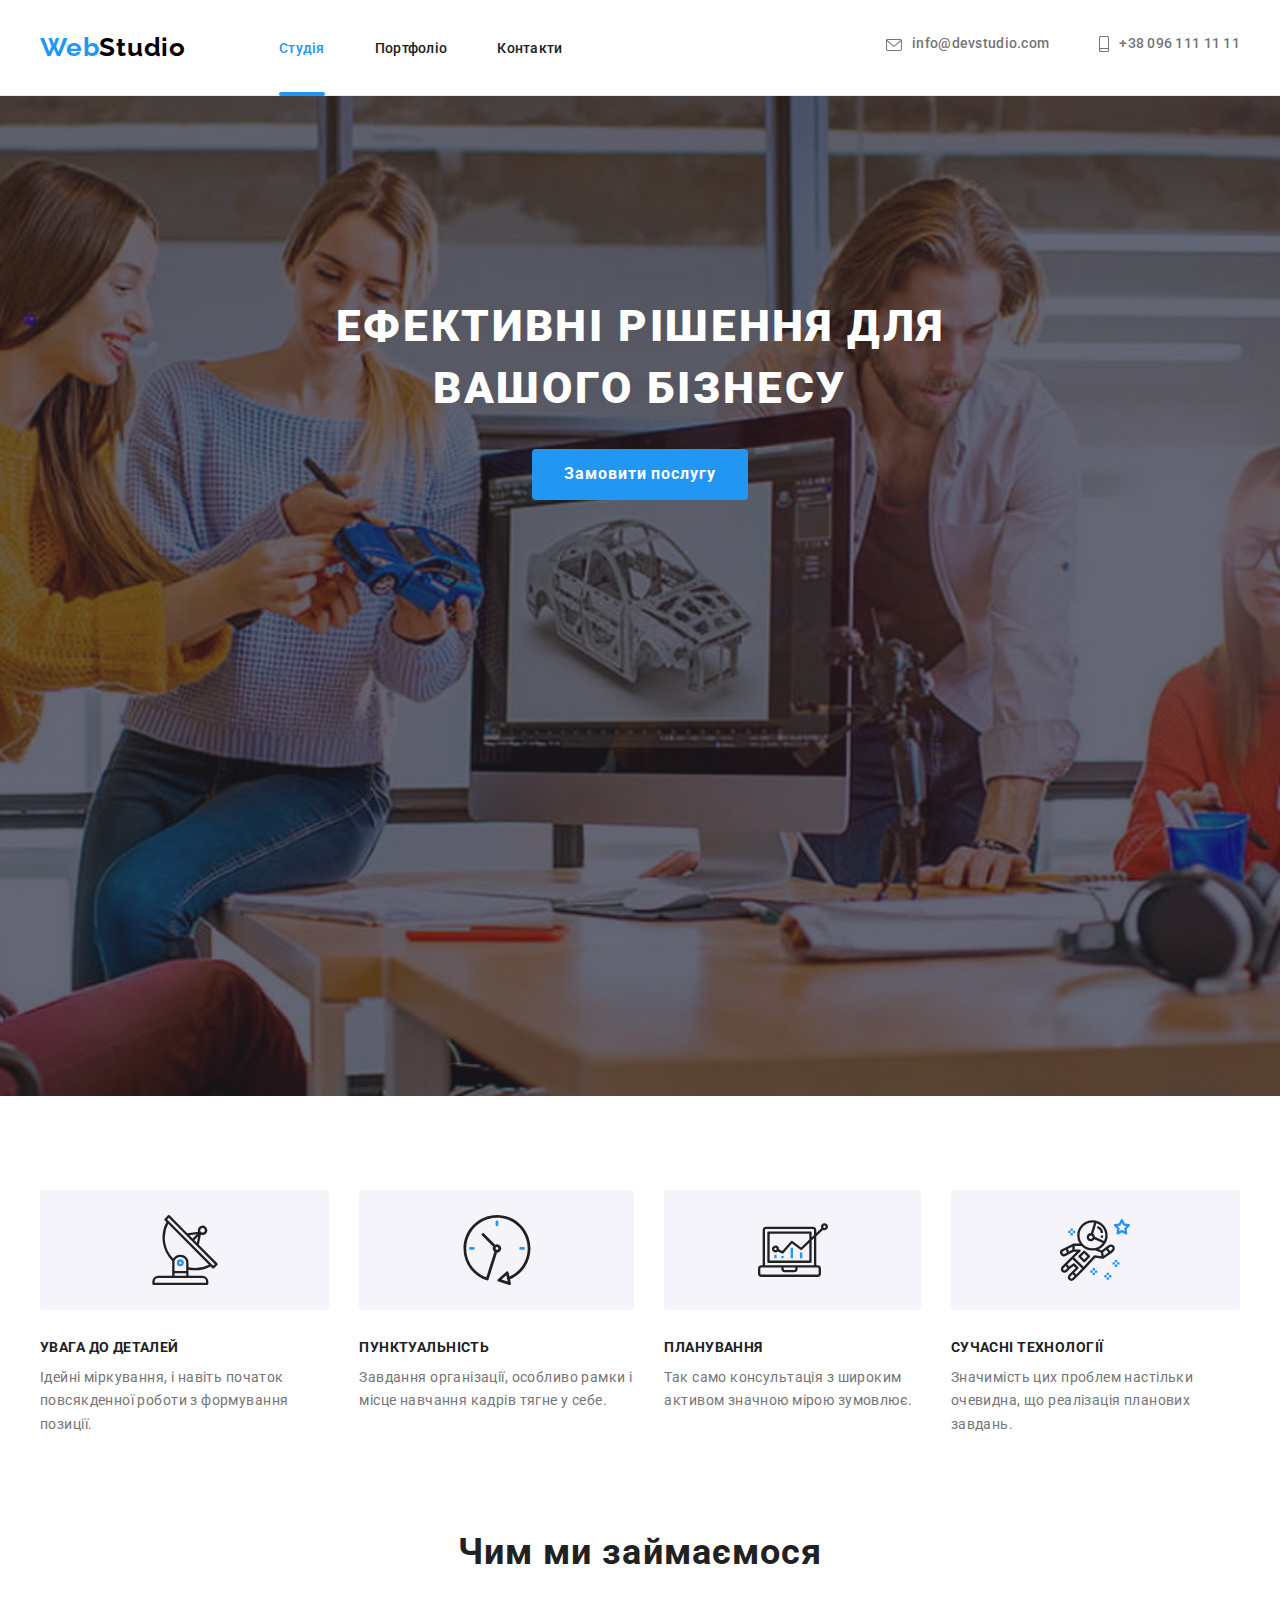
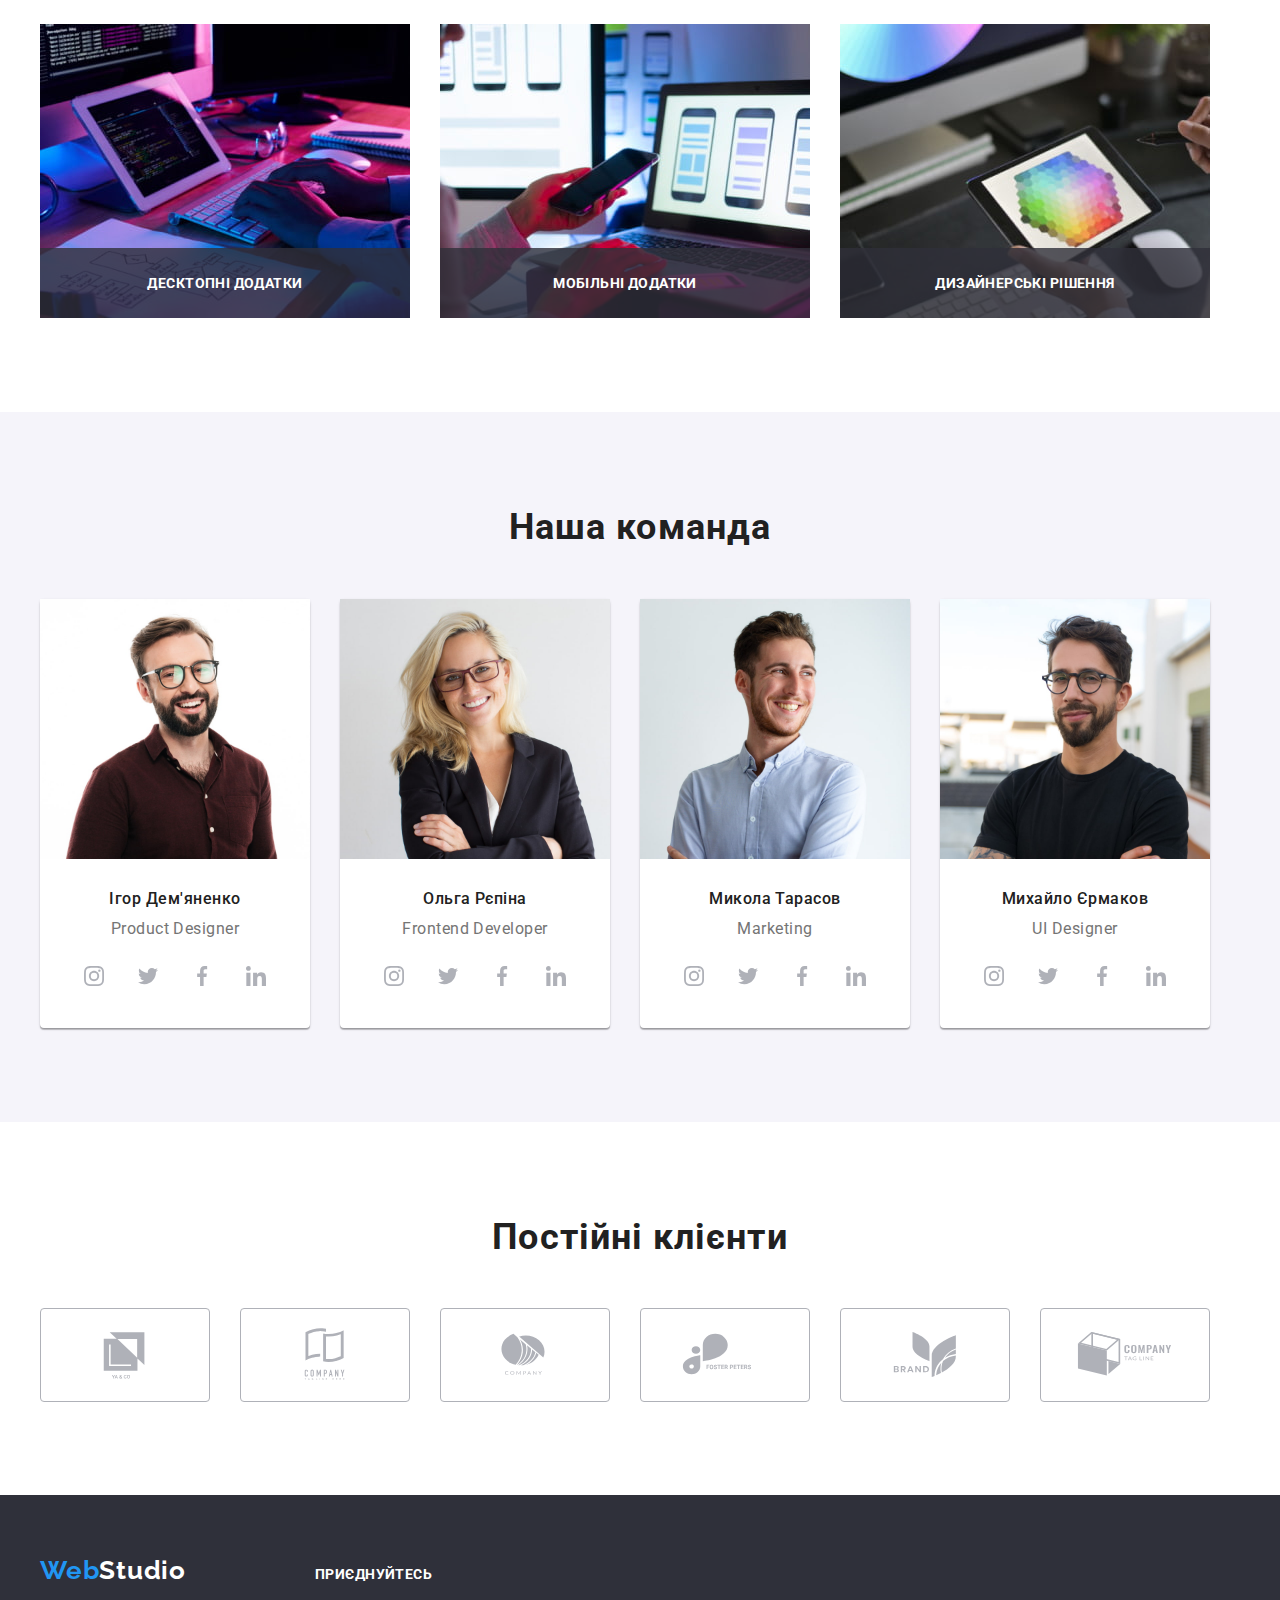
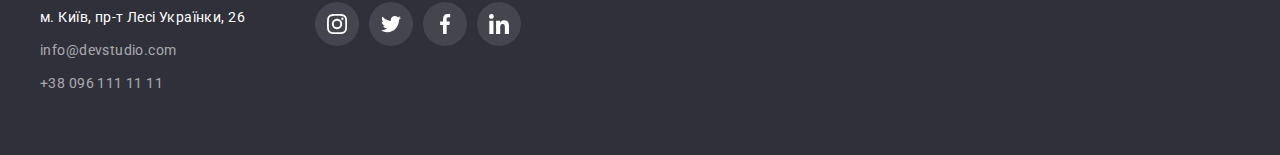
==== index.html @ 9b92a463 "Initial HW-6 repo" ====
<!DOCTYPE html>
<html lang="uk-UA">
  <head>
    <meta charset="UTF-8" />
    <meta http-equiv="X-UA-Compatible" content="IE=edge" />
    <meta name="viewport" content="width=device-width, initial-scale=1.0" />
    <title>goit-markup-hw-05</title>
    <link rel="preconnect" href="https://fonts.googleapis.com">
    <link rel="preconnect" href="https://fonts.gstatic.com" crossorigin>
    <link href="https://fonts.googleapis.com/css2?family=Raleway:wght@700&family=Roboto:wght@400;500;700;900&display=swap" rel="stylesheet">
    <link rel="stylesheet" href="https://cdnjs.cloudflare.com/ajax/libs/modern-normalize/1.1.0/modern-normalize.min.css" integrity="sha512-wpPYUAdjBVSE4KJnH1VR1HeZfpl1ub8YT/NKx4PuQ5NmX2tKuGu6U/JRp5y+Y8XG2tV+wKQpNHVUX03MfMFn9Q==" crossorigin="anonymous" referrerpolicy="no-referrer" />
    <link rel="stylesheet" href="./css/styles.css">
   
  </head>
  <body>
    <header class="page-header">
      <div class="container header">
        <nav class="nav">
          <a class="logo" href="./index.html" lang="en">Web<span class="logo-header">Studio</span></a>
          <ul class="nav-list list">
            <li>
              <a class="current" href="./index.html">Студія</a>
            </li>
            <li>
              <a href="./portfolio.html">Портфоліо</a>
            </li>
            <li>
              <a href="link">Контакти</a>
            </li>
          </ul>
        </nav>
        <ul class="contacts-list list">
          <li class="contact-item">
            <a class="contact-link" href="mailto:info@devstudio.com">
              <svg class="envelope-icon" width="16" height="12">
                <use href="./images/icons.svg#envelope-1"></use> 
              </svg>
              <p class="contact-mail">
                info@devstudio.com
              </p>
            </a>
          </li>
          <li class="contact-item">
            <a class="contact-link" href="tel:+380961111111">
              <svg class="smartphone-icon" width="10" height="16">
                <use href="./images/icons.svg#smartphone-1"></use> 
              </svg>
              <p>
                +38 096 111 11 11
              </p>
            </a>
          </li>
        </ul>
      </div>
    </header>
    <main>
      <!-- Hero Section -->
      <section class="section hero-section">
        <h1 class="hero-title">
          Ефективні рішення для<br>вашого бізнесу
        </h1>
        <button data-modal-open class="hero-button" type="button">
          Замовити послугу
        </button>
      </section>
      <!-- Features Section -->
      <section class="section feature-section">
        <div class="container feature-section">
          <h2 class="hidden-title"> <!-- FIXME: Delete this <h2> with CSS -->
            Особливості
          </h2>
          <ul class="feature-list">
            <li>
              <div class="feature-card">
                <svg class="feature-icon" width="70" height="70">
                  <use href="./images/icons.svg#antenna"></use>
                </svg>
              </div>
              <h3 class="titles feature-title">
                УВАГА ДО ДЕТАЛЕЙ 
              </h3>
              <p class="feature-text">
                Ідейні міркування, і навіть початок повсякденної роботи з формування позиції.
              </p>
            </li>
            <li>
              <div class="feature-card">
                <svg class="feature-icon" width="70" height="70">
                  <use href="./images/icons.svg#clock"></use>
                </svg>
              </div>
              <h3 class="titles feature-title">
                ПУНКТУАЛЬНІСТЬ
              </h3>
              <p class="feature-text">
                Завдання організації, особливо рамки і місце навчання кадрів тягне у себе.
              </p>
            </li>
            <li>
              <div class="feature-card">
                <svg class="feature-icon" width="70" height="70">
                  <use href="./images/icons.svg#diagram"></use>
                </svg>
              </div>
              <h3 class="titles feature-title">
                ПЛАНУВАННЯ
              </h3>
              <p class="feature-text">
                Так само консультація з широким активом значною мірою зумовлює.
              </p>
            </li>
            <li>
              <div class="feature-card">
                <svg class="feature-icon" width="70" height="70">
                  <use href="./images/icons.svg#astronaut"></use>
                </svg>
              </div>
              <h3 class="titles feature-title">
                СУЧАСНІ ТЕХНОЛОГІЇ
              </h3>
              <p class="feature-text">
                Значимість цих проблем настільки очевидна, що реалізація планових завдань.
              </p>
            </li>
          </ul>
        </div>
      </section>
      <!--What-we-do Section  -->
      <section class="section">
        <h2 class="titles occupation-title">
          Чим ми займаємося
        </h2>
        <ul class="container occupation-list">
          <li>
            <div class="occupation-card">
              <a href="./portfolio.html"><img src="./images/box-1.jpg" alt="Чим ми займаємося" width="370">
                <p class="occupation-text">
                  Десктопні додатки
                </p>
              </a>
            </div>
          </li>

          <li>
            <div class="occupation-card">
              <a href="./portfolio.html"><img src="./images/box-2.jpg" alt="Чим ми займаємося" width="370">
                <p class="occupation-text">
                  Мобільні додатки
                </p>
              </a>
            </div>
          </li>

          <li>
            <div class="occupation-card">
              <a href="./portfolio.html"><img src="./images/box-3.jpg" alt="Чим ми займаємося" width="370">
                <p class="occupation-text">
                  Дизайнерські рішення
                </p>
              </a>
            </div>
          </li>
        </ul>
      </section>

      <!-- Team Section -->
      
      <section class="section team-section">
        <h2 class="titles team-title">
          Наша команда
        </h2>
        <ul class="container team-list">
          <li class="team-card"> 
            <img src="./images/team-1.jpg" alt="Ігор Дем'яненко - Product Designer" width="270">
              <div class="card-title">
                <h3 class="titles team-name">Ігор Дем'яненко</h3>
                <p class="team-function" lang="en">Product Designer</p>
                <ul class="social-links">
              <li class="social-icons">
                <a class="social-thumb" href="https://www.instagram.com/" target="_blank" rel = "noopener noreferrer">
                  <svg class="icon" width="20" height="20">
                    <use href="./images/icons.svg#instagram"></use> 
                  </svg>
                </a>
              </li>
              <li class="social-icons">
                <a class="social-thumb" href="https://twitter.com/" target="_blank" rel = "noopener noreferrer">
                  <svg class="icon" width="20" height="20">
                    <use href="./images/icons.svg#twitter"></use> 
                  </svg>
                </a>
              </li>
              <li class="social-icons">
                <a class="social-thumb" href="https://www.facebook.com/" target="_blank" rel = "noopener noreferrer">
                  <svg class="icon" width="20" height="20">
                    <use href="./images/icons.svg#facebook"></use> 
                  </svg>
                </a>
              </li>
              <li class="social-icons">
                <a class="social-thumb" href="https://www.linkedin.com/" target="_blank" rel = "noopener noreferrer">
                  <svg class="icon" width="20" height="20">
                    <use href="./images/icons.svg#linkedin"></use> 
                  </svg>
                </a>
              </li>
                </ul>  
              </div>
          </li>

          <li class="team-card"> <img src="./images/team-2.jpg" alt="Ольга Рєпіна - Frontend Developer" width="270">
            <div class="card-title">
              <h3 class="titles team-name">Ольга Рєпіна</h3>
              <p class="team-function" lang="en">Frontend Developer</p>
              <ul class="social-links">
                <li class="social-icons">
                  <a class="social-thumb" href="https://www.instagram.com/" target="_blank" rel = "noopener noreferrer">
                    <svg class="icon" width="20" height="20">
                      <use href="./images/icons.svg#instagram"></use> 
                    </svg>
                  </a>
                </li>
                <li class="social-icons">
                  <a class="social-thumb" href="https://twitter.com/" target="_blank" rel = "noopener noreferrer">
                    <svg class="icon" width="20" height="20">
                      <use href="./images/icons.svg#twitter"></use> 
                    </svg>
                  </a>
                </li>
                <li class="social-icons">
                  <a class="social-thumb" href="https://www.facebook.com/" target="_blank" rel = "noopener noreferrer">
                    <svg class="icon" width="20" height="20">
                      <use href="./images/icons.svg#facebook"></use> 
                    </svg>
                  </a>
                </li>
                <li class="social-icons">
                  <a class="social-thumb" href="https://www.linkedin.com/" target="_blank" rel = "noopener noreferrer">
                    <svg class="icon" width="20" height="20">
                      <use href="./images/icons.svg#linkedin"></use> 
                    </svg>
                  </a>
                </li>
              </ul>  
            </div>
          </li>

          <li class="team-card"> <img src="./images/team-3.jpg" alt="Микола Тарасов - Marketing" width="270">
            <div class="card-title">
              <h3 class="titles team-name">Микола Тарасов</h3>
              <p class="team-function" lang="en">Marketing</p>
              <ul class="social-links">
                <li class="social-icons">
                  <a class="social-thumb" href="https://www.instagram.com/" target="_blank" rel = "noopener noreferrer">
                    <svg class="icon" width="20" height="20">
                      <use href="./images/icons.svg#instagram"></use> 
                    </svg>
                  </a>
                </li>
                <li class="social-icons">
                  <a class="social-thumb" href="https://twitter.com/" target="_blank" rel = "noopener noreferrer">
                    <svg class="icon" width="20" height="20">
                      <use href="./images/icons.svg#twitter"></use> 
                    </svg>
                  </a>
                </li>
                <li class="social-icons">
                  <a class="social-thumb" href="https://www.facebook.com/" target="_blank" rel = "noopener noreferrer">
                    <svg class="icon" width="20" height="20">
                      <use href="./images/icons.svg#facebook"></use> 
                    </svg>
                  </a>
                </li>
                <li class="social-icons">
                  <a class="social-thumb" href="https://www.linkedin.com/" target="_blank" rel = "noopener noreferrer">
                    <svg class="icon" width="20" height="20">
                      <use href="./images/icons.svg#linkedin"></use> 
                    </svg>
                  </a>
                </li>
              </ul>  
            </div>
          </li> 
          
          <li class="team-card"> <img src="./images/team-4.jpg" alt="Михайло Єрмаков - UI Designer" width="270">
            <div class="card-title">
              <h3 class="titles team-name">Михайло Єрмаков</h3>
              <p class="team-function" lang="en">UI Designer</p>
              <ul class="social-links">
                <li class="social-icons">
                  <a class="social-thumb" href="https://www.instagram.com/" target="_blank" rel = "noopener noreferrer">
                    <svg class="icon" width="20" height="20">
                      <use href="./images/icons.svg#instagram"></use> 
                    </svg>
                  </a>
                </li>
                <li class="social-icons">
                  <a class="social-thumb" href="https://twitter.com/" target="_blank" rel = "noopener noreferrer">
                    <svg class="icon" width="20" height="20">
                      <use href="./images/icons.svg#twitter"></use> 
                    </svg>
                  </a>
                </li>
                <li class="social-icons">
                  <a class="social-thumb" href="https://www.facebook.com/" target="_blank" rel = "noopener noreferrer">
                    <svg class="icon" width="20" height="20">
                      <use href="./images/icons.svg#facebook"></use> 
                    </svg>
                  </a>
                </li>
                <li class="social-icons">
                  <a class="social-thumb" href="https://www.linkedin.com/" target="_blank" rel = "noopener noreferrer">
                    <svg class="icon" width="20" height="20">
                      <use href="./images/icons.svg#linkedin"></use> 
                    </svg>
                  </a>
                </li>
              </ul> 
            </div>
          </li>    
        </ul>
      </section>
      <!-- Clients Section -->
      <section class="section">
        <h2 class="titles clients-title">
          Постійні клієнти
        </h2>
        <ul class="container clients-list">
          <li class="clients-item">
            <a class="clients-thumb" href="link" target="_blank" rel="noopener noreferrer">
              <svg class="client-icon" width="106" height="60">
                <use href="./images/icons.svg#logoclientone"></use>
              </svg>
            </a>
          </li>
          <li class="clients-item">
            <a class="clients-thumb" href="link" target="_blank" rel="noopener noreferrer">
              <svg class="client-icon" width="106" height="60">
                <use href="./images/icons.svg#logoclienttwo"></use>
              </svg>
            </a>
          </li>
          <li class="clients-item">
            <a class="clients-thumb" href="link" target="_blank" rel="noopener noreferrer">
              <svg class="client-icon" width="106" height="60">
                <use href="./images/icons.svg#logoclientthree"></use>
              </svg>
            </a>
          </li>
          <li class="clients-item">
            <a class="clients-thumb" href="link" target="_blank" rel="noopener noreferrer">
              <svg class="client-icon" width="106" height="60">
                <use href="./images/icons.svg#logoclientfour"></use>
              </svg>
            </a>
          </li>
          <li class="clients-item">
            <a class="clients-thumb" href="link" target="_blank" rel="noopener noreferrer">
              <svg class="client-icon" width="106" height="60">
                <use href="./images/icons.svg#logoclientfive"></use>
              </svg>
            </a>
          </li>
          <li class="clients-item">
            <a class="clients-thumb" href="link" target="_blank" rel="noopener noreferrer">
              <svg class="client-icon" width="106" height="60">
                <use href="./images/icons.svg#logoclientsix"></use>
              </svg>
            </a>
          </li>
        </ul>
      </section>
    </main>
    <footer class="footer-styles">
      <div class="container footer">
        <div class="footer-main">
          <div class="logo-div">
            <a class="logo logo-accent" href="./index.html">Web<span class="logo-footer">Studio</span></a>
            </div>
            <address>
              <ul class="footer-list">
                <li class="footer-address">
                м. Київ, пр-т Лесі Українки, 26
                </li>
                <li class="footer-item">
                <a class="footer-contacts" href="mailto:info@devstudio.com">info@devstudio.com</a>
                </li>
                <li class="footer-item">
                <a class="footer-contacts" href="tel:+380961111111">+38 096 111 11 11</a>
                </li>
            </ul>
            </address>
    
        </div>
        <div class="socials">
          <h4 class="socials-title">
            приєднуйтесь
          </h4>
          <ul class="socials-name">
            <li>
              <a class="socials-footer" href="https://www.instagram.com/" target="_blank" rel = "noopener noreferrer">
                <svg class="footer-icon" width="20" height="20">
                  <use href="./images/icons.svg#instagram"></use> 
                </svg>
              </a>  
            </li>
            <li>
              <a class="socials-footer" href="https://twitter.com/" target="_blank" rel = "noopener noreferrer">
                <svg class="footer-icon" width="20" height="20">
                  <use href="./images/icons.svg#twitter"></use> 
                </svg>
              </a>  
            </li>
            <li>
              <a class="socials-footer" href="https://www.facebook.com/" target="_blank" rel = "noopener noreferrer">
                <svg class="footer-icon" width="20" height="20">
                  <use href="./images/icons.svg#facebook"></use> 
                </svg>
              </a>  
            </li>
            <li>
              <a class="socials-footer" href="https://www.linkedin.com/" target="_blank" rel = "noopener noreferrer">
                <svg class="footer-icon" width="20" height="20">
                  <use href="./images/icons.svg#linkedin"></use> 
                </svg>
              </a>  
            </li>
          </ul>
        </div>
      </div>
    </footer>

    <!-- Modal Window -->

    <div data-modal class="backdrop is-hidden">
      <div class="modal">
        <button data-modal-close class="close-button" type="button">
          <svg class="close-icon" width="18" height="18">
            <use href="./images/icons.svg#close"></use>
          </svg>
        </button>
        <p>
          Lorem ipsum dolor sit amet, consectetur adipisicing elit. Nobis natus est iure quibusdam nulla atque eligendi et. Culpa beatae earum numquam voluptatem amet reprehenderit, placeat vel fugiat autem! Reiciendis, nesciunt.
        </p>
      </div>

    </div>

    <script src="./js/modal.js"></script>
  </body>
</html>
---- css/styles.css ----
/* LIST OF COMMENTS Ctrl+F */

/* Variables */
/* Default settings turn off */
/* Inherited Settings */
/* Logo */
/* Nav & Contacts List */
/* Hero Section */
/* Buttons */
/* Modal Window */
/* Section`s Titles */
/* Features Section */
/* Team Section */
/* Clients Section */
/* Portfolio Section */
/* Footer */



/* Variables */

:root {
    --brand-color: #757575;
    --accent-color: #2196F3;
    --primary-color: #212121;
    --secondary-color: #000000;
    --white-color: #FFFFFF;
    --white-opacity: rgba(255, 255, 255, .6);
    --bg-color: #2F303A;
    --button-color: #F5F4FA;
    --hero-button: #188CE8;
    --header-line: #ECECEC;
    --card-border:  #EEEEEE;
    --hero-gradient: rgba(47, 48, 58, 0.4);
    --occupation-gradient: rgba(47, 48, 58, 0.8);
    --icon-color: #AFB1B8;
    --icon-opacity: rgba(255, 255, 255, .1);
    --overlay-color: rgba(33, 150, 243, 0.9);
    --backdrop-color: rgba(0, 0, 0, 0.2);
    --border-color: rgba(0, 0, 0, 0.1);
    --transition-duration: 250ms;
    --cubic-bezier: cubic-bezier(0.4, 0, 0.2, 1);
}

/* :focus { outline: none; } */

/* Default settings turn off */

ul, p, h1, h2, h3, h4, h5, h6 {
    list-style: none;
    padding: 0;
    margin: 0;
}
a {text-decoration: none;}


/* Inherited Settings */

body {
    margin: 0;
    color: var(--brand-color);
    background-color: var(--white-color);
    font-family: "Roboto", sans-serif;
}

.container {
    width: 1200px;
    padding-left: 15px;
    padding-right: 15px;
    margin-left: auto;
    margin-right: auto;
}

.section {
    padding-top: 94px;
    padding-bottom: 94px;
}

img {
    display: block;
    max-width: 100%;
    height: auto;
}

.list {
    padding: 0;
    margin: 0;
}

/* Page Header */

.page-header {
    border-bottom: 1px solid var(--header-line);
}

/* Logo */

.logo {
    display: block;
    padding-top: 32px;
    padding-bottom: 32px;
    color: var(--accent-color);
    font-family: "Raleway", sans-serif;
    font-weight: 700;
    font-size: 26px;
    line-height: 1.2;
    letter-spacing: 0.03em;
}

.logo-header {color: var(--secondary-color);}
.logo-footer {color: var(--white-color);}


/* Nav & Contacts List */

.container.header {
    display: flex;
    align-items: center; 
}

.nav, .nav-list, .contacts-list {
    display: flex;
    align-items: center;
}

.nav-list, .contacts-list {
    margin-left: 93px;
    gap: 50px;
}

.contacts-list {
margin-left: auto;
}

.nav-list a,
.contacts-list a {
    /* display: block; */
    padding-top: 32px;
    padding-bottom: 40px;
    color: var(--primary-color);
    font-weight: 500;
    font-size: 14px;
    line-height: 1.1;
    letter-spacing: 0.02em;

    transition: color var(--transition-duration) var(--cubic-bezier);
}

.list a:hover,
.list a:focus,
.footer-contacts:hover,
.footer-contacts:focus {
    color: var(--accent-color);
}

.list .current {
    position: relative;
    color: var(--accent-color);
}


.current::after {
    content: "";
    position: absolute;
    left: 0;
    bottom: 0;
    width: 100%;
    height: 4px;
    background-color: var(--accent-color);
    border-radius: 2px;
}

.contacts-list a {
    color: inherit;
}

.envelope-icon {
    margin-right: 10px;
    /* width: 16px;
    height: 12px; */
    fill: var(--brand-color);
}

.smartphone-icon {
    margin-right: 10px;
    /* width: 10px;
    height: 16px; */
    fill: var(--brand-color);
}


.contact-link {
    display: flex;
    align-items: flex-end;
}

.contact-link:hover .envelope-icon,
.contact-link:hover .smartphone-icon,
.contact-link:focus .envelope-icon,
.contact-link:focus .smartphone-icon {
    fill: var(--accent-color);
    stroke: var(--accent-color);
    stroke-width: 1px;
}

/* .contact-mail {
    display: block;
} */

/* .contact-item{
    display: flex;
    align-items: center;
} */

/* Hero Section */

.hero-section {
    max-width: 1600px;
    height: 600px;
    padding: 200px 0;
    margin-right: auto;
    margin-left: auto;
    text-align: center;
    background-color: var(--bg-color);
    color: var(--white-color);
    background-image:
        linear-gradient(
            to left,
            var(--hero-gradient), 
            var(--hero-gradient)
        ),  url("../images/hero.jpg");
    background-size: cover;
    background-repeat: no-repeat;
    background-position: center;
}

.hero-title {
    margin-top: 0;
    margin-bottom: 30px;
    font-weight: 900;
    font-size: 44px;
    line-height: 1.4;
    letter-spacing: 0.06em;
    text-transform: uppercase;
}

/* Buttons */

button {
    font-family: inherit;
    cursor: pointer;
    border-radius: 4px;
}

.hero-button {
    padding: 10px 32px;
    color: var(--white-color);
    background-color: var(--accent-color);
    border: 0;
    font-weight: 700;
    font-size: 16px;
    line-height: 1.9;
    letter-spacing: 0.06em;

    transition: background-color var(--transition-duration) var(--cubic-bezier);
}

.hero-button:hover,
.hero-button:focus {
    /* color: var(--secondary-color); */
    background-color: var(--hero-button);
}

.portfolio-button {
    padding: 6px 22px;
    color: var(--primary-color);
    background-color: var(--button-color);
    font-weight: 500;
    font-size: 16px;
    line-height: 1.6;
    letter-spacing: 0.03em;
    border-color: transparent;

    transition: color var(--transition-duration) var(--cubic-bezier),
                background-color var(--transition-duration) var(--cubic-bezier),
                box-shadow var(--transition-duration) var(--cubic-bezier);
}

.portfolio-button:hover,
.portfolio-button:focus {
    color: var(--white-color);
    background-color: var(--accent-color);
    outline: none;
    box-shadow: 0px 3px 1px rgba(0, 0, 0, 0.1), 0px 1px 2px rgba(0, 0, 0, 0.08), 0px 2px 2px rgba(0, 0, 0, 0.12);
}

/* Modal Window */

.backdrop {
    position: fixed;
    top: 0;
    left: 0;
    width: 100%;
    height: 100%;
    background-color: var(--backdrop-color);

    opacity: 1;
    transition: opacity var(--transition-duration) var(--cubic-bezier);
}

.backdrop.is-hidden {
    opacity: 0;
    pointer-events: none;
}

.backdrop.is-hidden .modal {
    opacity: 0;
    transform: translate(-50%, -50%) scale(1.1);
}

.modal {
    position: absolute;
    overflow: visible;
    top: 50%;
    left: 50%;
    transform: translate(-50%, -50%) scale(1);
    width: 528px;
    height: 581px;
    padding: 50px;
    background-color: var(--white-color);
    box-shadow: 0px 1px 3px rgba(0, 0, 0, 0.12), 0px 1px 1px rgba(0, 0, 0, 0.14), 0px 2px 1px rgba(0, 0, 0, 0.2);
    border-radius: 4px;
    opacity: 1;
    transition: transform var(--transition-duration) var(--cubic-bezier), opacity var(--transition-duration) var(--cubic-bezier);
}

.modal p {
    color: orangered;
}

.close-button {
    position: absolute;
    top: 8px;
    right: 8px;
    display: flex;
    align-items: center;
    width: 30px;
    height: 30px;
    background-color: var(--white-color);
    border: 1px solid var(--border-color);
    border-radius: 50%;
    transition: border var(--transition-duration) var(--cubic-bezier), background-color var(--transition-duration) var(--cubic-bezier);
}

.close-button:hover,
.close-button:focus {
    background-color: var(--accent-color);
    border: 1px solid var(--secondary-color);
}

.close-icon {
    fill: #000000
}


/* Section`s Titles */

.hidden-title {
    position: absolute;
    width: 1px;
    height: 1px;
    margin: -1px;
    border: 0;
    padding: 0;
    
    white-space: nowrap;
    clip-path: inset(100%);
    clip: rect(0 0 0 0);
    overflow: hidden;
}

.titles {
    color: var(--primary-color);
}

.occupation-title,
.team-title,
.clients-title {
    font-weight: 700;
    font-size: 36px;
    line-height: 1.2;
    letter-spacing: 0.03em;
}

/* Features Section */

.container.feature-section {
    display: flex;
}

.feature-section {
    padding-bottom: 0;
}

.feature-list {
    display: flex;
    gap: 30px;
}

.feature-card {
    height: 120px;
    margin-bottom: 30px;
    background-color: var(--button-color);
    border-radius: 4px;
    display: flex;
    align-items: center;
    justify-content: center;
}

.feature-title {
    margin-bottom: 10px;
    font-weight: 700;
    font-size: 14px;
    line-height: 1.1;
    letter-spacing: 0.03em;
    text-transform: uppercase;
}

.feature-text {
    font-size: 14px;
    line-height: 1.7;
    letter-spacing: 0.03em;
}  

/* What-we-do Section */

.occupation-card {
    position: relative;
}

.occupation-title {
    text-align: center;
    margin-bottom: 50px;
}

.occupation-list {
    display: flex;
    gap: 30px;
}

.occupation-text {
    position: absolute;
    bottom: 0;
    display: flex;
    width: 100%;
    height: 70px;
    justify-content: center;
    align-items: center;
    background-color: var(--occupation-gradient);

    font-style: normal;
    font-weight: 700;
    font-size: 14px;
    line-height: 1.2;
    text-align: center;
    letter-spacing: 0.03em;
    text-transform: uppercase;
    color: var(--white-color);

}

/* Team Section */

.team-section {
    background-color: var(--button-color);
}

.team-title {
    text-align: center;
    margin-bottom: 50px;
} 
.team-list {
    display: flex;
    gap: 30px;
}

.team-card {
    border-radius: 4px;
    background-color: var(--white-color);
    box-shadow: 0 2px 1px 0 rgba(0, 0, 0, 0.2), 0 1px 1px 0 rgba(0, 0, 0, 0.14), 0 1px 3px 0 rgba(0, 0, 0, 0.12);
}

.card-title {
    padding-top: 30px;
    padding-bottom: 30px;
    text-align: center;
}

.team-name {
    font-weight: 500;
    font-size: 16px;
    line-height: 1.2;
    letter-spacing: 0.03em;
}

.team-function {
    margin-top: 10px;
    font-size: 16px;
    line-height: 1.2;
    letter-spacing: 0.03em;
}

.social-links {
    display: flex;
    margin: 0;
    padding: 0;
    list-style: none;
    margin-top: 16px;
    height: 44px;
    margin-left: auto;
    margin-right: auto;
    justify-content: center;
    align-items: center;
    gap: 10px;
}

.social-thumb {
    display: flex;
    justify-content: center;
    align-items: center;
    width: 44px;
    height: 44px;
    border: transparent;
    border-radius: 50%;

    transition: background-color var(--transition-duration) var(--cubic-bezier), border-radius var(--transition-duration) var(--cubic-bezier);
}

.social-thumb:hover,
.social-thumb:focus {
    background-color: var(--accent-color);
    border-radius: 50%;
}

.social-thumb:hover .icon,
.social-thumb:focus .icon {
    fill: var(--white-color);
} 

.icon {
    fill: var(--icon-color);
    transition: fill var(--transition-duration) var(--cubic-bezier);
    }

.icon:hover,
.icon:focus {
    fill: var(--white-color);
}

/* Clients Section */

.clients-title {
    text-align: center;
    margin-bottom: 50px;
}

.clients-list {
    display: flex;
    margin-left: auto;
    margin-bottom: auto;
    gap: 30px;
    list-style: none;
}

.clients-item {
    display: flex;
    justify-content: center;
    align-items: center;
    max-width: 170px;
    height: 92px;
    
}

.clients-item:hover,
.clients-item:focus  {
    /* border: 1px solid var(--accent-color); */
    outline: none;
}

.clients-item:hover .client-icon,
.clients-item:focus .client-icon {
    fill: var(--accent-color);
    outline: none;
}

.clients-thumb {
    display: flex;
    justify-content: center;
    align-items: center;
    width: 170px;
    height: 92px;
    cursor: pointer;
    border: 1px solid var(--icon-color);
    border-radius: 4px;

    transition: border var(--transition-duration) var(--cubic-bezier);
}

.clients-thumb:hover,
.clients-thumb:focus {
    border: 2px solid var(--accent-color);
    border-radius: 4px;
    outline: none;
}

.clients-thumb:hover .client-icon,
.clients-thumb:focus .client-icon {
    fill: var(--accent-color);
    /* border: var(--accent-color); */
    outline: none;
}

.client-icon {
    fill: var(--icon-color);

    transition: fill var(--transition-duration) var(--cubic-bezier);
}


/* Portfolio Section */

.portfolio-section {
    padding-top: 94px;
    padding-bottom: 94px;
}

.btn-set {
    display: flex;
    justify-content: center;
    gap: 8px;
    /* padding-top: 94px; */
    /* padding-bottom: 34px; */
    margin-bottom: 50px;
}

.container > .card-set {
    display: flex;
    flex-wrap: wrap;
    /* padding-bottom: 94px; */
    margin-left: -30px;
    margin-top: -30px;
}

.card-set > .item {
    flex-basis: calc(100% / 3 - 30px);
    margin-left: 30px;
    margin-top: 30px;
}

.card-link {
    display: inline-block;
    
    transition: box-shadow var(--transition-duration) var(--cubic-bezier);
}

a.card-link:link,
a.card-link:visited,
a.card-link:active {
    text-decoration: none;
    color: var(--brand-color);
}

a.card-link:hover,
a.card-link:focus {
    box-shadow: 0px 1px 1px rgba(0, 0, 0, 0.12), 0px 4px 4px rgba(0, 0, 0, 0.06), 1px 4px 6px rgba(0, 0, 0, 0.16);
    outline: none;
}

.card-box {
    position: relative;
    overflow: hidden;
}

.card-link:hover .card-overlay {
    transform: translateY(0);
}

.card-overlay {
    position: absolute;
    top: 0;
    left: 0;
    width: 100%;
    height: 100%;
    display: flex;
    justify-content: center;
    align-items: center;
    background-color: var(--overlay-color);

    transform: translateY(100%);
    transition: transform var(--transition-duration) var(--cubic-bezier);
}

.card-text {
    margin: 0;
    padding: 63px 24px;
    font-weight: 400;
    font-size: 18px;
    line-height: 1.6;
    letter-spacing: 0.03em;
    color: var(--white-color);

}

.card-name {
    padding: 20px 24px;
    background-color: var(--white-color);
    border: 1px solid var(--card-border);
    border-top: 0;

}

.portfolio-title {
    font-weight: 700;
    font-size: 18px;
    line-height: 2;
    letter-spacing: 0.06em;
}

.portfolio-text {
    margin-top: 4px;
    font-size: 16px;
    line-height: 1.9;
    letter-spacing: 0.03em;
}

/* Footer */
.footer-styles {
    padding: 60px 0;
    background-color: var(--bg-color);
}



.container.footer {
    justify-content: flex-start;
    /* padding-top: 60px;
    padding-bottom: 60px; */
}

.footer {
    display: flex;
    align-items: baseline
}

.logo-div {
/* margin-top: 60px; */
margin-bottom: 20px;}

.logo-accent {
    padding: 0;
}

.footer-address {
    margin-bottom: 9px;
    color: var(--white-color);
    font-style: normal;
    font-size: 14px;
    line-height: 1.7;
    letter-spacing: 0.03em;
}

/* .footer-list:last-child {
    margin-top: 9px;
} */

.footer-item {
    margin-bottom: 9px;
}
.footer-item:last-child {
    margin-bottom: 0;
}

.footer-contacts {    
    /* padding-top: 4px;
    padding-bottom: 4px; */
    color: var(--white-opacity);
    font-style: normal;
    font-size: 14px;
    line-height: 1.7;
    letter-spacing: 0.03em;

    transition: color var(--transition-duration) var(--cubic-bezier);
}

.socials {
    margin-left: 70px;
}

.socials-name {
    display: flex;
    height: 44px;
    justify-content: center;
    align-items: center;
    gap: 10px;
}

.socials-footer {
    display: flex;
    justify-content: center;
    align-items: center;
    width: 44px;
    height: 44px;
    background-color: var(--icon-opacity);
    border-radius: 50%;

    transition: background-color var(--transition-duration) var(--cubic-bezier);
}

.socials-footer:hover,
.socials-footer:focus {
    background-color: var(--accent-color);
    outline: none;
}

.footer-icon {
    fill: var(--white-color);
    }


.socials-title {
    margin-bottom: 20px;
    font-weight: 700;
    font-size: 14px;
    line-height: 1.1;
    letter-spacing: 0.03em;
    text-transform: uppercase;
    color: var(--white-color);

}
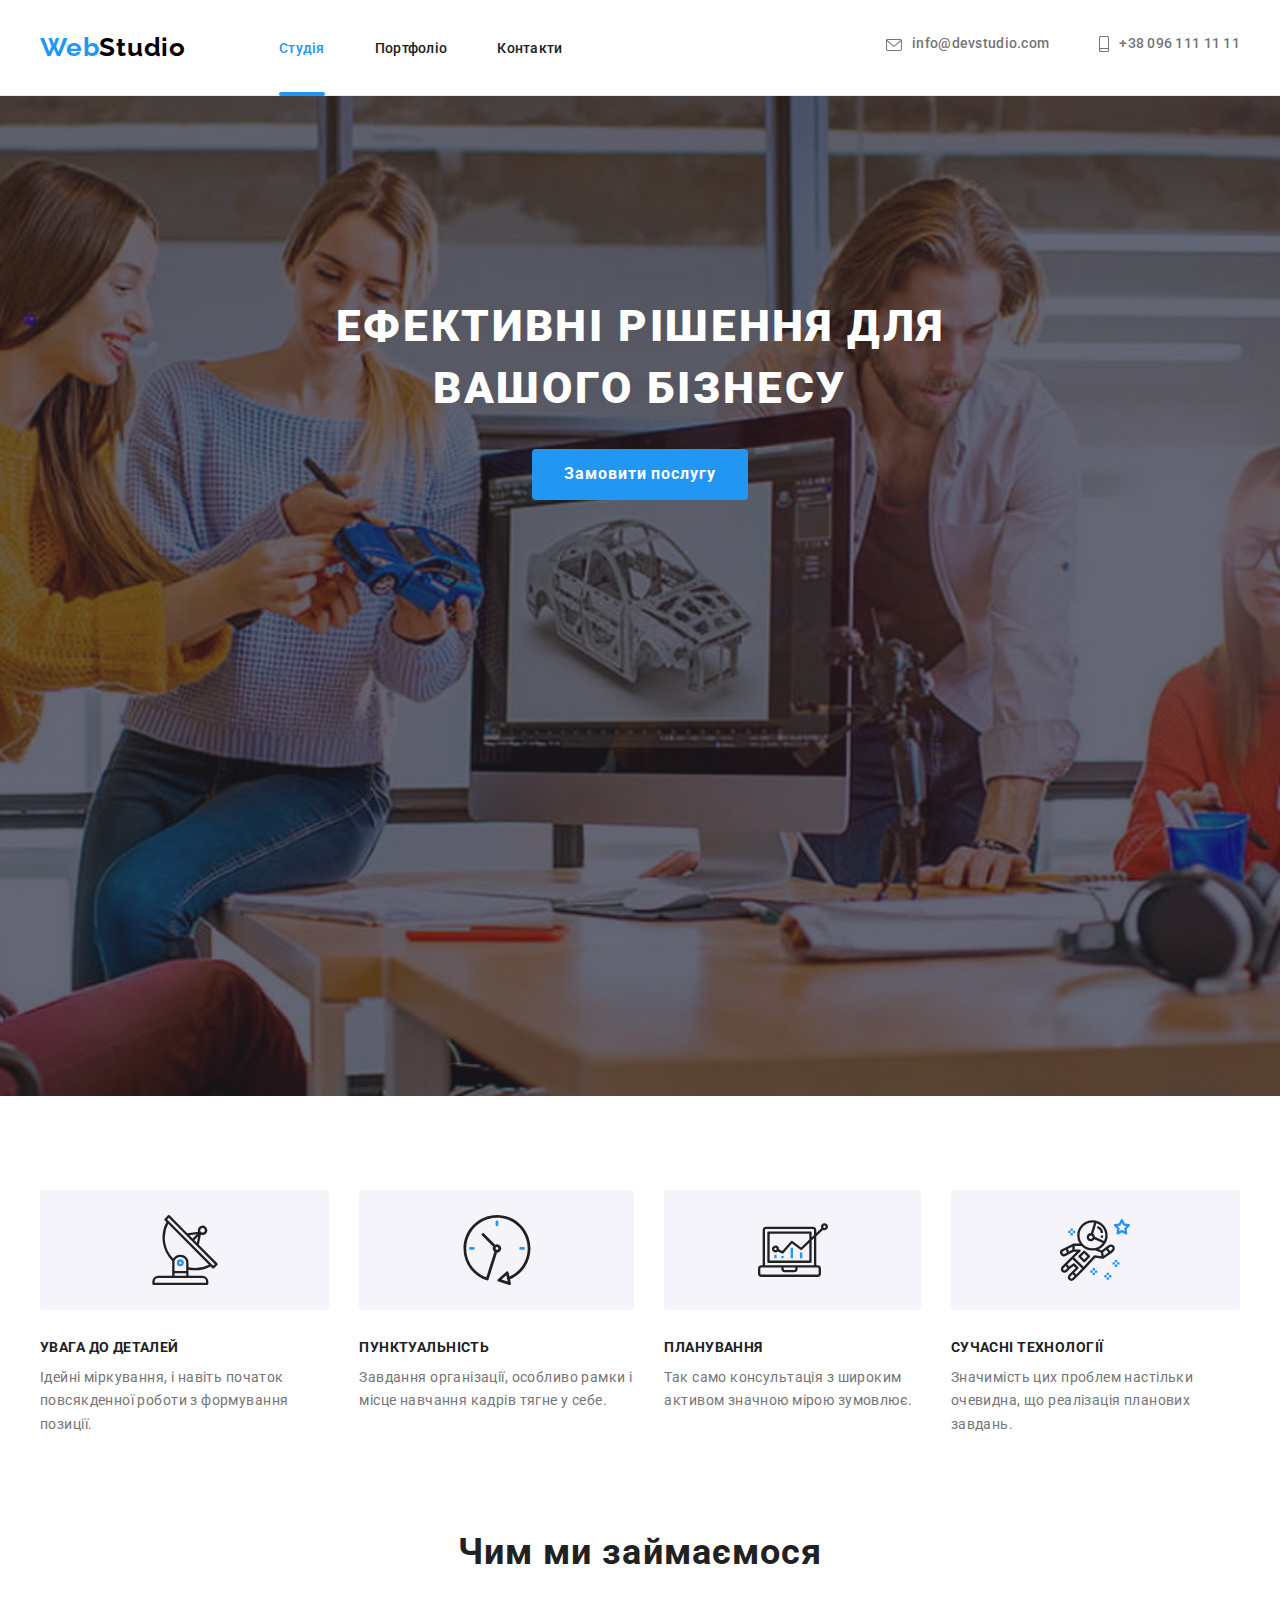
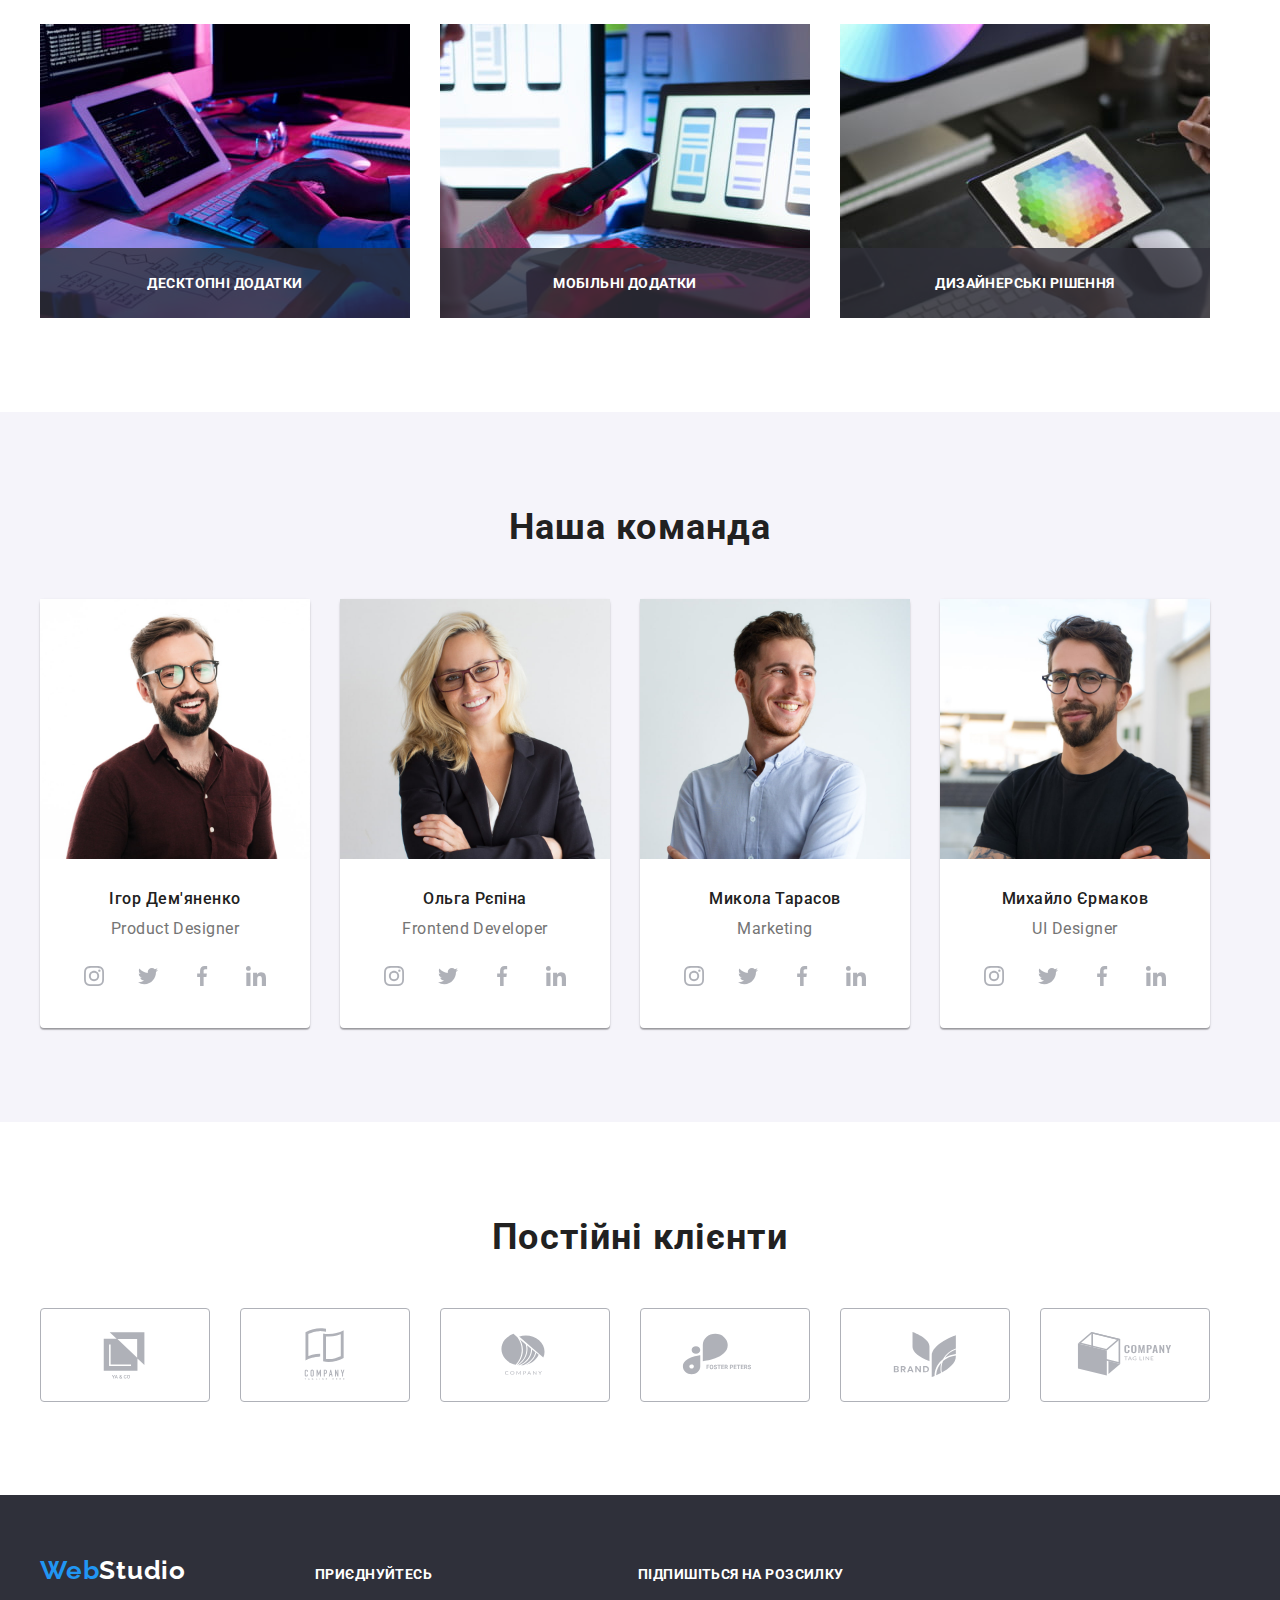
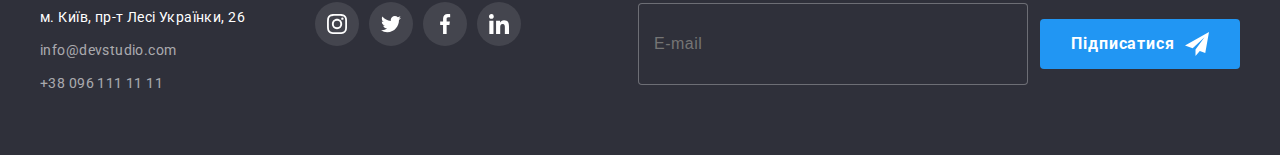
==== commit b4f977c6: "Footer Subscribe Form Added" ====
--- a/index.html
+++ b/index.html
@@ -4,7 +4,7 @@
     <meta charset="UTF-8" />
     <meta http-equiv="X-UA-Compatible" content="IE=edge" />
     <meta name="viewport" content="width=device-width, initial-scale=1.0" />
-    <title>goit-markup-hw-05</title>
+    <title>goit-markup-hw-06</title>
     <link rel="preconnect" href="https://fonts.googleapis.com">
     <link rel="preconnect" href="https://fonts.gstatic.com" crossorigin>
     <link href="https://fonts.googleapis.com/css2?family=Raleway:wght@700&family=Roboto:wght@400;500;700;900&display=swap" rel="stylesheet">
@@ -427,6 +427,23 @@
             </li>
           </ul>
         </div>
+        <div class="subscribe">
+          <form>
+            <label class="subscribe-title">
+              Підпишіться на розсилку
+              <div class="subscribe-box">
+                <input class="subscribe-input" type="email" name="subscribe" autofocus placeholder="E-mail">
+              <button class="subscribe-button" type="submit">
+                Підписатися
+                <svg class="send-icon" width="24" height="24">
+                  <use href="./images/icons.svg#send"></use> 
+                </svg>
+              </button>
+              </div>
+            </label>
+          </form>
+        </div>
+
       </div>
     </footer>
 
--- a/css/styles.css
+++ b/css/styles.css
@@ -835,5 +835,67 @@
     letter-spacing: 0.03em;
     text-transform: uppercase;
     color: var(--white-color);
-
-}
+}
+
+.subscribe {
+    margin-left: auto;
+}
+
+.subscribe-title {
+    font-weight: 700;
+    font-size: 14px;
+    line-height: 1.2;
+    letter-spacing: 0.03em;
+    text-transform: uppercase;
+    color: var(--white-color);
+}
+
+.subscribe-box {
+    display: flex;
+    align-items: baseline;
+}
+
+.subscribe-input {
+    display: block;
+    margin-top: 20px;
+    margin-right: 12px;
+    padding: 15px;
+    width: 358px;
+    height: 50px;
+    border: 1px solid rgba(255, 255, 255, 0.3);
+    /* filter: drop-shadow(0px 4px 4px rgba(0, 0, 0, 0.15)); */
+    border-radius: 4px;
+    outline: none;
+    background-color: var(--bg-color);
+    font-weight: 400;
+    font-size: 16px;
+    line-height: 1.3;
+    letter-spacing: 0.03em;
+    color: var(--white-opacity);
+}
+
+.subscribe-button {
+    display: flex;
+    justify-content: center;
+    align-items: center;
+    gap: 10px;
+    padding-left: 28px;
+    padding-right: 28px;
+    width: 200px;
+    height: 50px;
+    background-color: var(--accent-color);
+    border-radius: 4px;
+    border: none;
+    font-weight: 700;
+    font-size: 16px;
+    line-height: 1.9;
+    text-align: center;
+    letter-spacing: 0.06em;
+    color: var(--white-color);
+    transition: background-color var(--transition-duration) var(--cubic-bezier);
+}
+
+.subscribe-button:hover,
+.subscribe-button:focus {
+    background-color: var(--hero-button);
+}